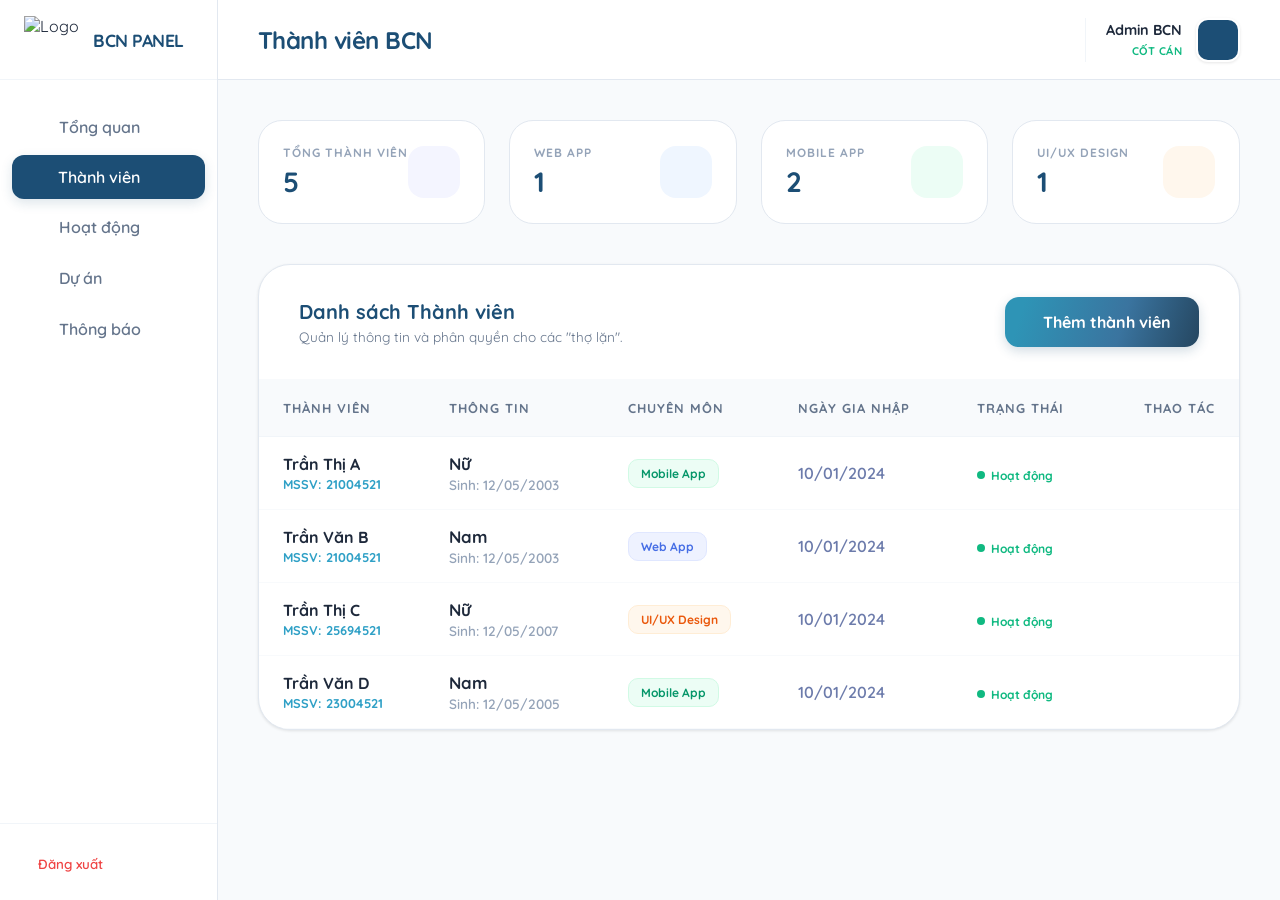
==== index.html @ e5ae3379 "Update and rename dashboard.html to index.html" ====
<!DOCTYPE html>
<html lang="vi">
<head>
    <meta charset="UTF-8">
    <meta name="viewport" content="width=device-width, initial-scale=1.0">
    <title>Quản lý Ban Công Nghệ</title>
    <link href="https://fonts.googleapis.com/css2?family=Quicksand:wght@400;500;600;700&display=swap" rel="stylesheet">
    <link rel="stylesheet" href="dashboard.css">
    <link rel="stylesheet" href="https://cdnjs.cloudflare.com/ajax/libs/font-awesome/7.0.1/css/all.css">
</head>
<body>
    <input type="checkbox" id="modal-toggle" style="display: none;">
    <div id="sidebar">
        <div class="sidebar-header">
            <div class="logo-box">
                <img src="image/logo.svg" alt="Logo">
            </div>
            <span class="sidebar-title">BCN PANEL</span>
        </div>

        <nav class="nav-list">
            <a href="#" class="nav-item">
                <i class="fa-solid fa-rectangle-list"></i>
                <span>Tổng quan</span>
            </a>
            <a href="#" class="nav-item active">
                <i class="fa-solid fa-users"></i>
                <span>Thành viên</span>
            </a>
            <a href="#" class="nav-item">
                <i class="fa-solid fa-calendar"></i>
                <span>Hoạt động</span>
            </a>
            <a href="#" class="nav-item">
                <i class="fa-solid fa-briefcase"></i>
                <span>Dự án</span>
            </a>
            <a href="#" class="nav-item">
                <i class="fa-solid fa-bell"></i>
                <span>Thông báo</span>
            </a>
        </nav>

        <div class="sidebar-footer">
            <button class="btn-logout">
                <i class="fa-solid fa-arrow-right-from-bracket"></i>
                <span>Đăng xuất</span>
            </button>
        </div>
    </div>

    <div class="main">
        <div class="header">
            <div class="header-left">
                <h1>Thành viên BCN</h1>
            </div>
            <div class="header-right">
                <div class="user-profile">
                    <div class="user-info">
                        <p>Admin BCN</p>
                        <span>Cốt cán</span>
                    </div>
                    <div class="avatar-box">
                        <i class="fa-solid fa-shield"></i>
                    </div>
                </div>
            </div>
        </div>

        <div class="content-body">
            <div class="stats-grid">
                <div class="stat-card">
                    <div class="stat-info">
                        <p>Tổng thành viên</p>
                        <h3 id="stat-total">5</h3>
                    </div>
                    <div class="stat-icon violet">
                        <i class="fa-solid fa-user-plus"></i>
                    </div>
                </div>
                <div class="stat-card">
                    <div class="stat-info">
                        <p>Web App</p>
                        <h3 id="stat-web">1</h3>
                    </div>
                    <div class="stat-icon blue">
                        <i class="fa-solid fa-laptop"></i>
                    </div>
                </div>
                <div class="stat-card">
                    <div class="stat-info">
                        <p>Mobile App</p>
                        <h3 id="stat-mobile">2</h3>
                    </div>
                    <div class="stat-icon green">
                        <i class="fa-solid fa-mobile"></i>
                    </div>
                </div>
                <div class="stat-card">
                    <div class="stat-info">
                        <p>UI/UX Design</p>
                        <h3 id="stat-design">1</h3>
                    </div>
                    <div class="stat-icon orange">
                        <i class="fa-solid fa-palette"></i>
                    </div>
                </div>
            </div>

            <div class="section-card">
                <div class="card-header">
                    <div>
                        <h2>Danh sách Thành viên</h2>
                        <p>Quản lý thông tin và phân quyền cho các "thợ lặn".</p>
                    </div>
                   

                    <label for="modal-toggle" class="btn-primary" style="cursor: pointer;">
                        <i class="fa-solid fa-plus"></i>
                        Thêm thành viên
                    </label>
                </div>

                <div class="overflow-x-auto">
                    <table>
                        <thead>
                            <tr>
                                <th>Thành viên</th>
                                <th>Thông tin</th>
                                <th>Chuyên môn</th>
                                <th>Ngày gia nhập</th>
                                <th>Trạng thái</th>
                                <th style="text-align: right;">Thao tác</th>
                            </tr>
                            
                        </thead>
                        <tbody id="member-table-body">
                            <tr>
                                <td>
                                    <div class="member-info">
                                        <div class="member-name">Trần Thị A</div>
                                        <div class="member-id">MSSV: 21004521</div>
                                    </div>
                                </td>
                                <td>
                                    <div class="member-meta">
                                        <div class="meta-gender">Nữ</div>
                                        <div class="meta-birth">Sinh: 12/05/2003</div>
                                    </div>
                                </td>
                                <td>
                                    <span class="role-badge role-mobile">Mobile App</span>
                                </td>
                                <td>
                                    <span class="date-text">10/01/2024</span>
                                </td>
                                <td>
                                    <div class="status-pill">
                                        <span class="status-dot"></span>
                                        <span>Hoạt động</span>
                                    </div>
                                </td>
                                <td style="text-align: right;">
                                    <div class="actions">
                                        <button class="btn-icon btn-edit"><i class="fa-regular fa-pen-to-square"></i></button>
                                        <button class="btn-icon btn-delete"><i class="fa-solid fa-trash"></i></button>
                                    </div>
                                </td>
                            </tr>

                            <tr>
                                <td>
                                    <div class="member-info">
                                        <div class="member-name">Trần Văn B</div>
                                        <div class="member-id">MSSV: 21004521</div>
                                    </div>
                                </td>
                                <td>
                                    <div class="member-meta">
                                        <div class="meta-gender">Nam</div>
                                        <div class="meta-birth">Sinh: 12/05/2003</div>
                                    </div>
                                </td>
                                <td>
                                    <span class="role-badge role-web">Web App</span>
                                </td>
                                <td>
                                    <span class="date-text">10/01/2024</span>
                                </td>
                                <td>
                                    <div class="status-pill">
                                        <span class="status-dot"></span>
                                        <span>Hoạt động</span>
                                    </div>
                                </td>
                                <td style="text-align: right;">
                                    <div class="actions">
                                        <button class="btn-icon btn-edit"><i class="fa-regular fa-pen-to-square"></i></button>
                                        <button class="btn-icon btn-delete"><i class="fa-solid fa-trash"></i></button>
                                    </div>
                                </td>
                            </tr>

                            <tr>
                                <td>
                                    <div class="member-info">
                                        <div class="member-name">Trần Thị C</div>
                                        <div class="member-id">MSSV: 25694521</div>
                                    </div>
                                </td>
                                <td>
                                    <div class="member-meta">
                                        <div class="meta-gender">Nữ</div>
                                        <div class="meta-birth">Sinh: 12/05/2007</div>
                                    </div>
                                </td>
                                <td>
                                    <span class="role-badge role-design">UI/UX Design</span>
                                </td>
                                <td>
                                    <span class="date-text">10/01/2024</span>
                                </td>
                                <td>
                                    <div class="status-pill">
                                        <span class="status-dot"></span>
                                        <span>Hoạt động</span>
                                    </div>
                                </td>
                                <td style="text-align: right;">
                                    <div class="actions">
                                        <button class="btn-icon btn-edit"><i class="fa-regular fa-pen-to-square"></i></button>
                                        <button class="btn-icon btn-delete"><i class="fa-solid fa-trash"></i></button>
                                    </div>
                                </td>
                            </tr>

                            <tr>
                                <td>
                                    <div class="member-info">
                                        <div class="member-name">Trần Văn D</div>
                                        <div class="member-id">MSSV: 23004521</div>
                                    </div>
                                </td>
                                <td>
                                    <div class="member-meta">
                                        <div class="meta-gender">Nam</div>
                                        <div class="meta-birth">Sinh: 12/05/2005</div>
                                    </div>
                                </td>
                                <td>
                                    <span class="role-badge role-mobile">Mobile App</span>
                                </td>
                                <td>
                                    <span class="date-text">10/01/2024</span>
                                </td>
                                <td>
                                    <div class="status-pill">
                                        <span class="status-dot"></span>
                                        <span>Hoạt động</span>
                                    </div>
                                </td>
                                <td style="text-align: right;">
                                    <div class="actions">
                                        <button class="btn-icon btn-edit"><i class="fa-regular fa-pen-to-square"></i></button>
                                        <button class="btn-icon btn-delete"><i class="fa-solid fa-trash"></i></button>
                                    </div>
                                </td>
                            </tr>
                        </tbody>
                    </table>
                </div>
            </div>
        </div>
    </div>

    <div class="modal-overlay" id="modal">
        <div class="modal-content">
            <div class="modal-header">
                <h3 id="modal-title">Hồ sơ thành viên</h3>
                <button class="btn-icon">
                    <i data-lucide="x"></i>
                </button>
            </div>
            
            <form id="member-form">
                <input type="hidden" id="edit-id">
                <div class="form-grid">
                    <div class="form-group">
                        <label class="form-label">Họ và tên</label>
                        <input type="text" id="name" class="form-input" required placeholder="VD: Nguyễn Văn A">
                    </div>
                    <div class="form-group">
                        <label class="form-label">Giới tính</label>
                        <select id="gender" class="form-select">
                            <option value="Nam">Nam</option>
                            <option value="Nữ">Nữ</option>
                        </select>
                    </div>
                </div>

                <div class="form-grid">
                    <div class="form-group">
                        <label class="form-label">Mã số sinh viên (MSSV)</label>
                        <input type="text" id="studentId" class="form-input" required placeholder="VD: 22687121">
                    </div>
                    <div class="form-group">
                        <label class="form-label">Ngày sinh</label>
                        <input type="date" id="birthDate" class="form-input" required>
                    </div>
                </div>
                
                <div class="form-grid">
                    <div class="form-group">
                        <label class="form-label">Chuyên môn</label>
                        <select id="role" class="form-select">
                            <option value="Web App">Web App</option>
                            <option value="Mobile App">Mobile App</option>
                            <option value="UI/UX Design">UI/UX Design</option>
                        </select>
                    </div>
                    <div class="form-group">
                        <label class="form-label">Ngày gia nhập</label>
                        <input type="date" id="joinDate" class="form-input" required>
                    </div>
                </div>

                <div class="modal-footer">
                    <label for="modal-toggle" class="btn-cancel" style="display: flex; justify-content: center; align-items: center; cursor: pointer;">
                        Hủy
                    </label>
                    <button type="submit" class="btn-save-modal">Lưu thông tin</button>
                </div>
            </form>
        </div>
    </div>

</body>
</html>
---- dashboard.css ----
:root {
    --primary-dark: #1C4E75;
    --primary-blue: #2FA0C6;
    --bg-body: #F8FAFC;
    --white: #FFFFFF;
    --slate-50: #F8FAFC;
    --slate-100: #F1F5F9;
    --slate-200: #E2E8F0;
    --slate-400: #94A3B8;
    --slate-500: #64748B;
    --slate-800: #1E293B;
    --shadow-sm: 0 1px 3px 0 rgb(0 0 0 / 0.1);
    --transition: all 0.3s cubic-bezier(0.4, 0, 0.2, 1);
    --gradient-primary: linear-gradient(107.34deg, #2e94b6 10%, #3a749f 60%, #254660 100%);
    --primary-dark-2: linear-gradient(107.34deg, #1C4E75, #1C4E75);
}   

* {
    margin: 0;
    padding: 0;
    box-sizing: border-box;
    font-family: 'Quicksand', sans-serif;
}   

body {
    background-color: var(--bg-body);
    color: var(--slate-800);
    display: flex;
    min-height: 100vh;
    overflow-x: hidden;
}

#sidebar {
    width: 17%;
    min-width: 210px;
    background: var(--white);
    border-right: 1px solid var(--slate-200);
    display: flex;
    flex-direction: column;
    height: 100vh;
    position: sticky;
    top: 0;
    transition: var(--transition);
    z-index: 50;
}

#sidebar.collapsed { width: 80px; }   

.sidebar-header {
    height: 80px;
    display: flex;
    align-items: center;
    padding: 0 24px;
    border-bottom: 1px solid var(--slate-100);
    overflow: hidden;
}   

.logo-box {
    display: flex;
    align-items: center;
    justify-content: center;
    margin-right: 14px;
    flex-shrink: 0;
}   

.logo-box img {
    height: 48px;
    width: auto;
}

.collapsed .logo-box { margin-right: 0; }   

.sidebar-title {
    font-weight: 700;
    font-size: 1.1rem;
    color: var(--primary-dark);
    letter-spacing: -0.5px;
}   

.nav-list {
    flex: 1;
    padding: 24px 12px;
    list-style: none;
    display: flex;
    flex-direction: column;
    justify-content: start;
    gap: 5px;
}   

.nav-item {
    display: flex;
    align-items: center;
    gap: 10px;
    padding: 12px 16px;
    border-radius: 12px;
    color: var(--slate-500);
    text-decoration: none;
    font-weight: 600;
    transition: var(--transition);
    cursor: pointer;
    border: 1px solid transparent;
}   

.nav-item i { 
    flex-shrink: 0; 
    width: 20px; 
    font-size: 21px;
}

.collapsed .nav-item i { 
    margin-right: 0; 
}   

.nav-item:hover {
    background: var(--slate-50);
    color: var(--primary-blue);
}   

.nav-item.active {
    border: none;
    background: var(--primary-dark);
    color: white;
    box-shadow: 0 4px 12px rgba(28, 78, 117, 0.15);
}   

.sidebar-footer {
    padding: 16px;
    border-top: 1px solid var(--slate-100);
}   

.btn-logout {
    width: 100%;
    padding: 12px;
    display: flex;
    align-items: center;
    gap: 10px;
    border: none;
    background: none;
    border-radius: 12px;
    cursor: pointer;
    font-weight: 600;
    transition: var(--transition);
}   

.btn-toggle { 
    color: var(--slate-400); 
}

.btn-toggle:hover { 
    color: var(--primary-blue); 
    background: var(--slate-50); 
}

.btn-logout { 
    color: #EF4444; margin-top: 4px; 
}

.btn-logout:hover { 
    background: #FEF2F2; 
}

.main {
    flex: 1;
    display: flex;
    flex-direction: column;
    min-width: 0;
}   

.header {
    height: 80px;
    background: var(--white);
    border-bottom: 1px solid var(--slate-200);
    display: flex;
    align-items: center;
    justify-content: space-between;
    padding: 0 40px;
    position: sticky;
    top: 0;
    z-index: 40;
}   

.header-left h1 {
    font-size: 1.5rem;
    font-weight: 700;
    color: var(--primary-dark);
    letter-spacing: -0.5px;
}   

.header-right {
    display: flex;
    align-items: center;
    gap: 20px;
}   

.user-profile {
    display: flex;
    align-items: center;
    gap: 14px;
    padding-left: 20px;
    border-left: 1px solid var(--slate-100);
}   

.user-info { text-align: right; }

.user-info p { 
    font-weight: 700; 
    font-size: 0.9rem; 
    color: var(--slate-800); 
}

.user-info span { 
    font-size: 0.7rem; 
    color: #10B981; 
    font-weight: 700; 
    text-transform: uppercase; 
    letter-spacing: 0.5px; 
}   

.avatar-box {
    width: 44px;
    height: 44px;
    background: var(--primary-dark);
    border-radius: 12px;
    display: flex;
    align-items: center;
    justify-content: center;
    color: white;
    border: 2px solid white;
    box-shadow: var(--shadow-sm);
}   

i.avatar-box {
    font-size: 21px;
    color: #ffffff;
}

.content-body {
    padding: 40px;
    max-width: 1600px;
    width: 100%;
    margin: 0 auto;
} 

.stats-grid {
    display: grid;
    grid-template-columns: repeat(4, 1fr);
    gap: 24px;
    margin-bottom: 40px;
}   

.stat-card {
    background: var(--white);
    padding: 24px;
    border-radius: 24px;
    border: 1px solid var(--slate-200);
    display: flex;
    align-items: center;
    justify-content: space-between;
    transition: var(--transition);
}   

.stat-card:hover { 
    border-color: var(--primary-blue); 
    transform: translateY(-4px); 
    box-shadow: 0 10px 20px rgba(0,0,0,0.05); 
}   

.stat-icon {
    width: 52px;
    height: 52px;
    border-radius: 16px;
    display: flex;
    align-items: center;
    justify-content: center;
}   

.violet {
    font-size: 21px;
    background: #f4f5ff; 
    color: #366487;
}

.blue {
    font-size: 21px;
    background: #EFF6FF; 
    color: #29afe4;
}

.green {
    font-size: 21px;
    background: #ECFDF5; 
    color: #10B981;
}

.orange {
    font-size: 21px;
    background: #FFF7ED; 
    color: #F59E0B;
}

.stat-info p { 
    font-size: 0.75rem; 
    font-weight: 700; 
    color: var(--slate-400); 
    text-transform: uppercase; 
    letter-spacing: 1px; 
    margin-bottom: 4px; 
}

.stat-info h3 { 
    font-size: 1.75rem; 
    font-weight: 700; 
    color: var(--primary-dark); 
}  

.section-card {
    background: var(--white);
    border-radius: 32px;
    border: 1px solid var(--slate-200);
    overflow: hidden;
    box-shadow: var(--shadow-sm);
}   

.card-header {
    padding: 32px 40px;
    display: flex;
    justify-content: space-between;
    align-items: center;
    border-bottom: 1px solid var(--slate-50);
}   

.card-header h2 { 
    font-size: 1.25rem; 
    font-weight: 700; 
    color: var(--primary-dark); 
}

.card-header p { 
    font-size: 0.85rem; 
    color: var(--slate-500); 
    margin-top: 4px; 
}   

.btn-primary {
    height: 50px;
    background: var(--gradient-primary);
    color: white;
    border: none;
    padding: 12px 28px;
    border-radius: 14px;
    font-weight: 700;
    display: flex;
    align-items: center;
    gap: 10px;
    cursor: pointer;
    transition: var(--transition);
    box-shadow: 0 4px 12px rgba(28, 78, 117, 0.2);
}   

.btn-primary:hover { 
    background-position: right center;
    transform: scale(1.02);
    box-shadow: 0 8px 20px rgba(28, 78, 117, 0.35);
    background: var(--primary-dark-2);
}   

table {
    width: 100%;
    border-collapse: collapse;
}   

thead { 
    background: #F8FAFC; 
    border-bottom: 1px solid var(--slate-100); 
}

th { 
    padding: 20px 24px; 
    text-align: left; 
    font-size: 13px; 
    font-weight: 700; 
    color: var(--slate-500); 
    text-transform: uppercase; 
    letter-spacing: 1px; 
}

td { 
    padding: 16px 24px; 
    vertical-align: middle; 
    border-bottom: 1px solid var(--slate-50); 
}   

.member-name, .meta-gender {
    font-size: 1.05rem;
    font-weight: 700;
    color: var(--slate-800);
}

.member-id, .meta-birth {
    font-size: 0.85rem;
    font-weight: 600;
    color: var(--primary-blue);
    margin-top: 2px;
}

.meta-birth {
    color: var(--slate-400); 
}

.role-badge {
    display: inline-flex;
    align-items: center;
    padding: 6px 12px;
    border-radius: 10px;
    font-size: 0.75rem;
    font-weight: 700;
    background: var(--slate-50);
    color: var(--slate-500);
    border: 1px solid var(--slate-200);
}   

.role-web { 
    background: #EEF2FF; 
    color: #466ee5; 
    border-color: #E0E7FF; 
}

.role-mobile { 
    background: #ECFDF5; 
    color: #059669; 
    border-color: #D1FAE5; 
}

.role-design { 
    background: #FFF7ED; 
    color: #EA580C; 
    border-color: #FFEDD5; 
}

.date-text {
    color: #6c7bab;
    font-weight: 600;
}

.status-pill {
    display: flex;
    align-items: center;
    gap: 8px;
    color: #10B981;
    font-weight: 700;
    font-size: 0.9rem;
}

.status-dot {
    width: 8px;
    height: 8px;
    background-color: #10B981;
    border-radius: 50%;
}

.actions {
    display: flex;
    justify-content: flex-end;
    gap: 12px;
}

.btn-icon {
    border: none;
    background: none;
    font-size: 1.1rem;
    color: var(--slate-400);
    cursor: pointer;
    transition: var(--transition);
}

.btn-edit:hover { color: var(--primary-dark); }
.btn-delete:hover { color: #EF4444; }

.member-avatar {
    width: 48px;
    height: 48px;
    border-radius: 14px;
    display: flex;
    align-items: center;
    justify-content: center;
    font-weight: 700;
    color: white;
    font-size: 1rem;
    flex-shrink: 0;
    box-shadow: var(--shadow-sm);
    text-transform: uppercase;
}    

.member-name { 
    font-weight: 700; 
    color: var(--slate-800); 
    font-size: 1rem; 
}

.member-id { 
    font-size: 0.8rem; 
    color: var(--primary-blue); 
    font-weight: 700; 
}   

.info-sub { 
    font-size: 0.8rem; 
    color: var(--slate-400); 
    font-weight: 600; 
    margin-top: 2px; 
}   

.status-pill {
    display: inline-flex;
    align-items: center;
    gap: 6px;
    font-size: 0.75rem;
    font-weight: 700;
    color: #10B981;
}

.status-dot { 
    width: 8px; 
    height: 8px; 
    border-radius: 50%; 
    background: #10B981; 
}   
.actions { 
    display: flex; 
    justify-content: 
    flex-end; gap: 8px; 
}

.btn-icon {
    padding: 8px;
    border-radius: 10px;
    border: 1px solid transparent;
    background: none;
    color: var(--slate-400);
    cursor: pointer;
    transition: var(--transition);
}

.btn-edit:hover { 
    color: var(--primary-blue); 
    background: #EFF6FF; 
    border-color: #DBEAFE; 
}

.btn-delete:hover { 
    color: #EF4444; 
    background: #FEF2F2; 
    border-color: #FEE2E2; 
} 

.modal-overlay {
    position: fixed;
    inset: 0;
    background: rgba(6, 24, 38, 0.85);
    overflow-y: auto;
    backdrop-filter: blur(8px);
    display: none;
    align-items: center;
    justify-content: center;
    z-index: 100;
    padding: 20px;
    opacity: 0;
    pointer-events: none;
    transition: all 0.3s ease;
}   

.btn-cancel {
    flex: 1;
    padding: 14px;
    border-radius: 16px;
    font-weight: 700;
    cursor: pointer;
    transition: var(--transition);
    font-size: 1rem;
    text-align: center;
    border: 1px solid var(--slate-200);
    color: var(--slate-500);
    background: none;
}

.btn-cancel:hover {
    background: var(--slate-50);
    color: var(--slate-800);
}

#modal-toggle:checked ~ .main .modal-overlay, 
#modal-toggle:checked ~ .modal-overlay { 
    display: flex;
    opacity: 1;
    pointer-events: auto;
}

body:has(#modal-toggle:checked) {
    overflow: hidden;
}

.modal-content {
    background: var(--white);
    width: 100%;
    max-width: 550px;
    border-radius: 32px;
    box-shadow: 0 25px 50px -12px rgba(0,0,0,0.25);
    padding: 40px;
    animation: modalIn 0.4s cubic-bezier(0.16, 1, 0.3, 1);
    max-height: 90vh;
    overflow-y: auto;
}  

@keyframes modalIn {
    from { opacity: 0; transform: scale(0.9) translateY(20px); }
    to { opacity: 1; transform: scale(1) translateY(0); }
} 

.modal-header {
    display: flex;
    justify-content: space-between;
    align-items: center;
    margin-bottom: 32px;
}   

.modal-header h3 { 
    font-size: 1.5rem; 
    font-weight: 700; 
    color: var(--primary-dark); 
}   

.form-grid { 
    display: grid; 
    grid-template-columns: 1fr 1fr; 
    gap: 20px; 
    margin-bottom: 24px; 
}

.form-group { 
    margin-bottom: 20px; 
}

.form-label { 
    display: block; 
    font-size: 0.75rem; 
    font-weight: 700; 
    color: var(--slate-400); 
    text-transform: uppercase; 
    margin-bottom: 8px; 
    margin-left: 4px; 
    letter-spacing: 0.5px; 
}

.form-input, .form-select {
    width: 100%;
    padding: 14px 18px;
    background: var(--slate-50);
    border: 1px solid var(--slate-200);
    border-radius: 16px;
    outline: none;
    font-size: 0.95rem;
    font-weight: 600;
    transition: var(--transition);
}   

.form-input:focus, .form-select:focus { 
    border-color: var(--primary-blue); 
    background: white; 
    box-shadow: 0 0 0 4px rgba(47, 160, 198, 0.1); 
}

.modal-footer {
    display: flex;
    gap: 16px;
    margin-top: 20px;
}   

.btn-cancel, .btn-save-modal {
    flex: 1;
    padding: 14px;
    border-radius: 16px;
    font-weight: 700;
    cursor: pointer;
    transition: var(--transition);
    font-size: 1rem;
}   

.btn-cancel { 
    background: none; 
    border: 1px solid var(--slate-200); 
    color: var(--slate-500); 
}

.btn-cancel:hover { 
    background: var(--slate-500); 
    color: var(--slate-50); 
}

.btn-save-modal { 
    background: var(--gradient-primary); 
    border: none; color: white; 
    box-shadow: 0 4px 12px rgba(28, 78, 117, 0.2); 
}

.btn-save-modal:hover { 
    background: var(--primary-dark-2); 
    transform: translateY(-2px); 
    box-shadow: 0 6px 16px rgba(47, 160, 198, 0.3); 
}  

::-webkit-scrollbar { 
    width: 6px; 
}

::-webkit-scrollbar-track { 
    background: transparent; 
}

::-webkit-scrollbar-thumb { 
    background: var(--slate-200); 
    border-radius: 10px; 
}

::-webkit-scrollbar-thumb:hover { 
    background: var(--slate-400); 
} 

@media only screen and (max-width: 1200px) {
    .stats-grid { grid-template-columns: repeat(2, 1fr); }
    .search-bar input { width: 200px; }
    .search-bar input:focus { width: 220px; }
}   

@media only screen and (max-width: 1130px) {
    th {
        padding: 10px 18px;
        font-size: 12px;
    }
    td {padding: 8px 18px;}
}

@media only screen and (max-width: 768px) {
    header { padding: 0 20px; }
    .header-right .search-bar, .user-info {
        display: none; 
    }
    .content-body { 
        padding: 20px; 
    }
    .stats-grid { 
        grid-template-columns: 1fr; 
    }
    .card-header { 
        padding: 24px; 
        flex-direction: column; 
        align-items: flex-start; 
        gap: 16px; 
    }
    .btn-primary { 
        width: 100%; 
        justify-content: center; 
    }
    .form-grid { 
        grid-template-columns: 1fr; 
    }
}
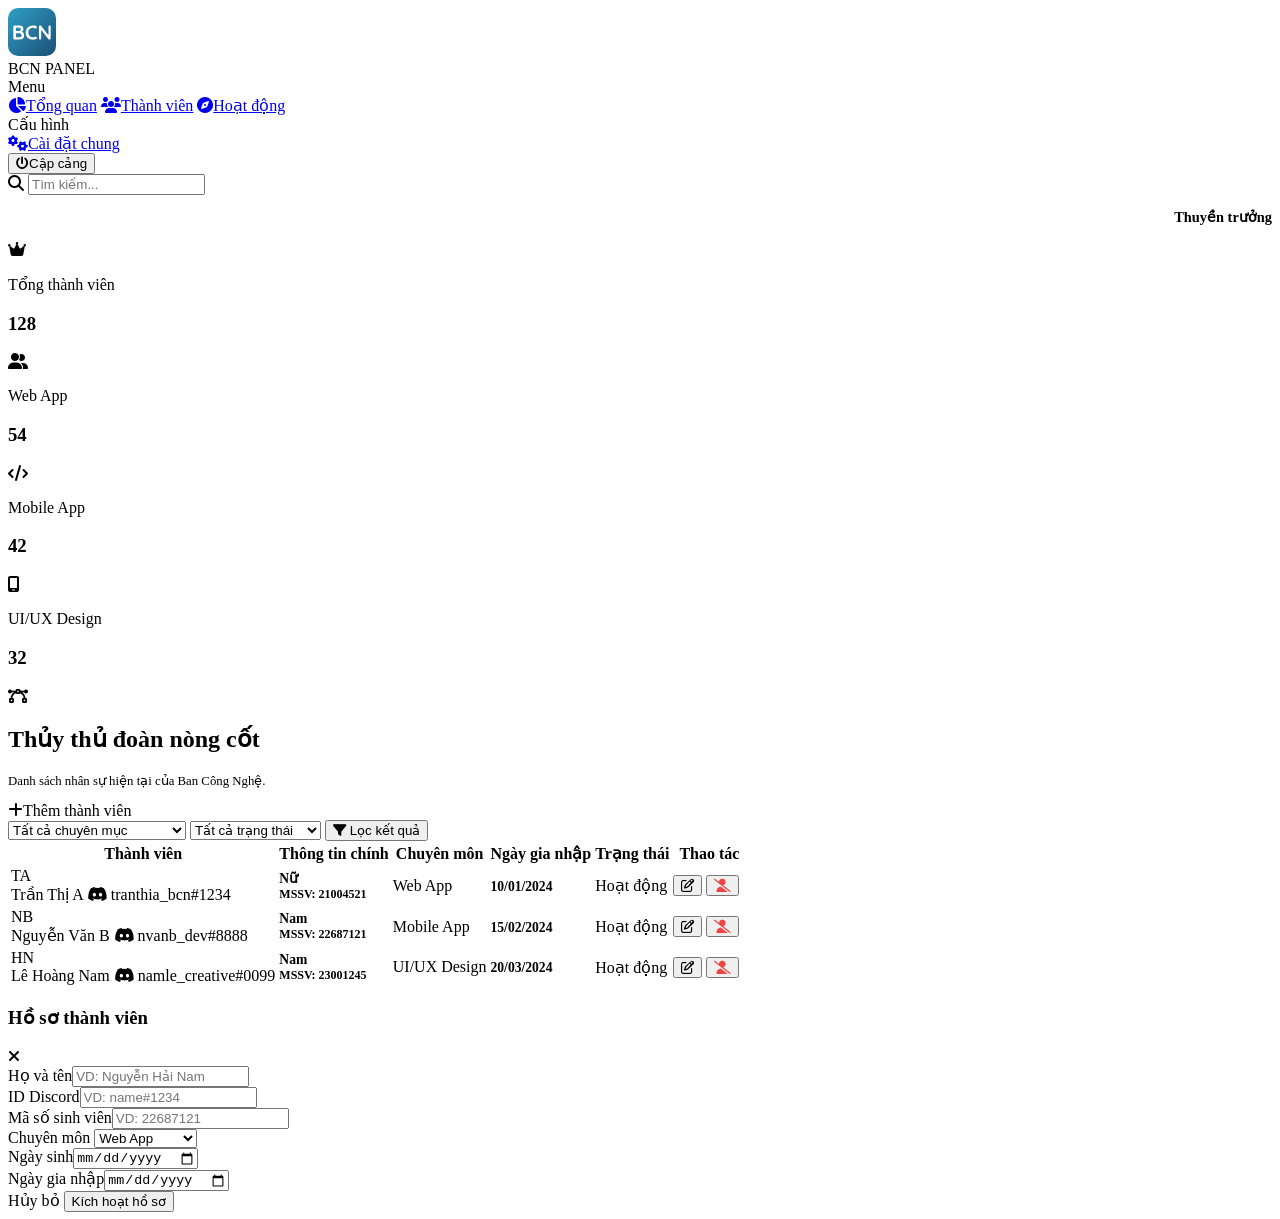
==== commit 2fbba2fb: "Update index.html" ====
--- a/index.html
+++ b/index.html
@@ -3,266 +3,180 @@
 <head>
     <meta charset="UTF-8">
     <meta name="viewport" content="width=device-width, initial-scale=1.0">
-    <title>Quản lý Ban Công Nghệ</title>
+    <title>Admin Dashboard - Ban Công Nghệ</title>
     <link href="https://fonts.googleapis.com/css2?family=Quicksand:wght@400;500;600;700&display=swap" rel="stylesheet">
-    <link rel="stylesheet" href="dashboard.css">
-    <link rel="stylesheet" href="https://cdnjs.cloudflare.com/ajax/libs/font-awesome/7.0.1/css/all.css">
+    <link rel="stylesheet" href="https://cdnjs.cloudflare.com/ajax/libs/font-awesome/6.5.1/css/all.min.css">
+    <link rel="stylesheet" href="dashboard_mem.css">
 </head>
 <body>
     <input type="checkbox" id="modal-toggle" style="display: none;">
-    <div id="sidebar">
+
+    <aside id="sidebar">
         <div class="sidebar-header">
-            <div class="logo-box">
-                <img src="image/logo.svg" alt="Logo">
-            </div>
+            <div class="logo-box"><img src="image/logo.svg" alt="Logo"></div>
             <span class="sidebar-title">BCN PANEL</span>
         </div>
-
         <nav class="nav-list">
-            <a href="#" class="nav-item">
-                <i class="fa-solid fa-rectangle-list"></i>
-                <span>Tổng quan</span>
-            </a>
-            <a href="#" class="nav-item active">
-                <i class="fa-solid fa-users"></i>
-                <span>Thành viên</span>
-            </a>
-            <a href="#" class="nav-item">
-                <i class="fa-solid fa-calendar"></i>
-                <span>Hoạt động</span>
-            </a>
-            <a href="#" class="nav-item">
-                <i class="fa-solid fa-briefcase"></i>
-                <span>Dự án</span>
-            </a>
-            <a href="#" class="nav-item">
-                <i class="fa-solid fa-bell"></i>
-                <span>Thông báo</span>
-            </a>
+            <div class="nav-label">Menu</div>
+            <a href="#" class="nav-item"><i class="fa-solid fa-chart-pie"></i><span>Tổng quan</span></a>
+            <a href="index.html" class="nav-item active"><i class="fa-solid fa-users"></i><span>Thành viên</span></a>
+            <a href="dashboard_act.html" class="nav-item"><i class="fa-solid fa-compass"></i><span>Hoạt động</span></a>
+            
+            <div class="nav-label">Cấu hình</div>
+            <a href="#" class="nav-item"><i class="fa-solid fa-gears"></i><span>Cài đặt chung</span></a>
         </nav>
-
-        <div class="sidebar-footer">
-            <button class="btn-logout">
-                <i class="fa-solid fa-arrow-right-from-bracket"></i>
-                <span>Đăng xuất</span>
-            </button>
-        </div>
-    </div>
+        <button class="btn-logout"><i class="fa-solid fa-power-off"></i><span>Cập cảng</span></button>
+    </aside>
 
     <div class="main">
-        <div class="header">
-            <div class="header-left">
-                <h1>Thành viên BCN</h1>
+        <header class="header">
+            <div class="search-container">
+                <i class="fa-solid fa-magnifying-glass search-icon"></i>
+                <input type="text" class="search-input" placeholder="Tìm kiếm...">
             </div>
             <div class="header-right">
                 <div class="user-profile">
-                    <div class="user-info">
-                        <p>Admin BCN</p>
-                        <span>Cốt cán</span>
-                    </div>
-                    <div class="avatar-box">
-                        <i class="fa-solid fa-shield"></i>
-                    </div>
-                </div>
-            </div>
-        </div>
+                    <div class="user-info" style="text-align: right;"><p style="font-weight: 800; font-size: 0.9rem; color: var(--primary-dark);">Thuyền trưởng</p></div>
+                    <div class="avatar-box"><i class="fa-solid fa-crown"></i></div>
+                </div>
+            </div>
+        </header>
 
         <div class="content-body">
             <div class="stats-grid">
                 <div class="stat-card">
-                    <div class="stat-info">
-                        <p>Tổng thành viên</p>
-                        <h3 id="stat-total">5</h3>
-                    </div>
-                    <div class="stat-icon violet">
-                        <i class="fa-solid fa-user-plus"></i>
-                    </div>
-                </div>
-                <div class="stat-card">
-                    <div class="stat-info">
-                        <p>Web App</p>
-                        <h3 id="stat-web">1</h3>
-                    </div>
-                    <div class="stat-icon blue">
-                        <i class="fa-solid fa-laptop"></i>
-                    </div>
-                </div>
-                <div class="stat-card">
-                    <div class="stat-info">
-                        <p>Mobile App</p>
-                        <h3 id="stat-mobile">2</h3>
-                    </div>
-                    <div class="stat-icon green">
-                        <i class="fa-solid fa-mobile"></i>
-                    </div>
-                </div>
-                <div class="stat-card">
-                    <div class="stat-info">
-                        <p>UI/UX Design</p>
-                        <h3 id="stat-design">1</h3>
-                    </div>
-                    <div class="stat-icon orange">
-                        <i class="fa-solid fa-palette"></i>
-                    </div>
+                    <div class="stat-info"><p>Tổng thành viên</p><h3>128</h3></div>
+                    <div class="stat-icon violet"><i class="fa-solid fa-user-group"></i></div>
+                </div>
+                <div class="stat-card">
+                    <div class="stat-info"><p>Web App</p><h3>54</h3></div>
+                    <div class="stat-icon blue"><i class="fa-solid fa-code"></i></div>
+                </div>
+                <div class="stat-card">
+                    <div class="stat-info"><p>Mobile App</p><h3>42</h3></div>
+                    <div class="stat-icon green"><i class="fa-solid fa-mobile-screen"></i></div>
+                </div>
+                <div class="stat-card">
+                    <div class="stat-info"><p>UI/UX Design</p><h3>32</h3></div>
+                    <div class="stat-icon orange"><i class="fa-solid fa-bezier-curve"></i></div>
                 </div>
             </div>
 
             <div class="section-card">
                 <div class="card-header">
                     <div>
-                        <h2>Danh sách Thành viên</h2>
-                        <p>Quản lý thông tin và phân quyền cho các "thợ lặn".</p>
+                        <h2>Thủy thủ đoàn nòng cốt</h2>
+                        <p style="font-size: 0.8rem; color: var(--slate-500); margin-top: 4px;">Danh sách nhân sự hiện tại của Ban Công Nghệ.</p>
                     </div>
-                   
-
-                    <label for="modal-toggle" class="btn-primary" style="cursor: pointer;">
-                        <i class="fa-solid fa-plus"></i>
-                        Thêm thành viên
+                    <label for="modal-toggle" class="btn-primary">
+                        <i class="fa-solid fa-plus"></i><span>Thêm thành viên</span>
                     </label>
                 </div>
 
-                <div class="overflow-x-auto">
+                <div class="filter-bar">
+                    <select class="filter-select">
+                        <option>Tất cả chuyên mục</option>
+                        <option>Khám phá (Thiện nguyện)</option>
+                        <option>Sáng tạo (Nocode)</option>
+                        <option>Học thuật (Workshop)</option>
+                        <option>Teambuilding</option>
+                    </select>
+                    <select class="filter-select">
+                        <option>Tất cả trạng thái</option>
+                        <option>Đang mở đăng ký</option>
+                        <option>Dự kiến khởi hành</option>
+                        <option>Đã hoàn thành</option>
+                    </select>
+                    <button class="btn-filter-apply">
+                        <i class="fa-solid fa-filter"></i> Lọc kết quả
+                    </button>
+                </div>
+
+                <div class="table-scroll-container">
                     <table>
                         <thead>
                             <tr>
                                 <th>Thành viên</th>
-                                <th>Thông tin</th>
+                                <th>Thông tin chính</th>
                                 <th>Chuyên môn</th>
                                 <th>Ngày gia nhập</th>
                                 <th>Trạng thái</th>
                                 <th style="text-align: right;">Thao tác</th>
                             </tr>
+                        </thead>
+                        <tbody>
                             
-                        </thead>
-                        <tbody id="member-table-body">
-                            <tr>
-                                <td>
-                                    <div class="member-info">
-                                        <div class="member-name">Trần Thị A</div>
-                                        <div class="member-id">MSSV: 21004521</div>
-                                    </div>
-                                </td>
-                                <td>
-                                    <div class="member-meta">
-                                        <div class="meta-gender">Nữ</div>
-                                        <div class="meta-birth">Sinh: 12/05/2003</div>
-                                    </div>
-                                </td>
-                                <td>
-                                    <span class="role-badge role-mobile">Mobile App</span>
-                                </td>
-                                <td>
-                                    <span class="date-text">10/01/2024</span>
-                                </td>
-                                <td>
-                                    <div class="status-pill">
-                                        <span class="status-dot"></span>
-                                        <span>Hoạt động</span>
-                                    </div>
-                                </td>
+                            <tr>
+                                <td>
+                                    <div class="member-profile-cell">
+                                        <div class="member-avatar">TA</div>
+                                        <div class="member-info-text">
+                                            <span class="member-name">Trần Thị A</span>
+                                            <span class="member-discord"><i class="fa-brands fa-discord"></i> tranthia_bcn#1234</span>
+                                        </div>
+                                    </div>
+                                </td>
+                                <td>
+                                    <div style="font-weight:700; font-size: 0.85rem; color: var(--slate-800);">Nữ</div>
+                                    <div style="font-size:0.75rem; color:var(--slate-400); font-weight: 600;">MSSV: 21004521</div>
+                                </td>
+                                <td><span class="role-badge role-web">Web App</span></td>
+                                <td><span style="font-weight:700; color:var(--primary-dark); font-size: 0.85rem;">10/01/2024</span></td>
+                                <td><div class="status-pill"><span class="status-dot"></span><span>Hoạt động</span></div></td>
                                 <td style="text-align: right;">
                                     <div class="actions">
-                                        <button class="btn-icon btn-edit"><i class="fa-regular fa-pen-to-square"></i></button>
-                                        <button class="btn-icon btn-delete"><i class="fa-solid fa-trash"></i></button>
-                                    </div>
-                                </td>
-                            </tr>
-
-                            <tr>
-                                <td>
-                                    <div class="member-info">
-                                        <div class="member-name">Trần Văn B</div>
-                                        <div class="member-id">MSSV: 21004521</div>
-                                    </div>
-                                </td>
-                                <td>
-                                    <div class="member-meta">
-                                        <div class="meta-gender">Nam</div>
-                                        <div class="meta-birth">Sinh: 12/05/2003</div>
-                                    </div>
-                                </td>
-                                <td>
-                                    <span class="role-badge role-web">Web App</span>
-                                </td>
-                                <td>
-                                    <span class="date-text">10/01/2024</span>
-                                </td>
-                                <td>
-                                    <div class="status-pill">
-                                        <span class="status-dot"></span>
-                                        <span>Hoạt động</span>
-                                    </div>
-                                </td>
+                                        <button class="btn-icon" title="Sửa thông tin"><i class="fa-regular fa-pen-to-square"></i></button>
+                                        <button class="btn-icon" style="color: #EF4444;" title="Vô hiệu hóa"><i class="fa-solid fa-user-slash"></i></button>
+                                    </div>
+                                </td>
+                            </tr>
+                            
+                            <tr>
+                                <td>
+                                    <div class="member-profile-cell">
+                                        <div class="member-avatar">NB</div>
+                                        <div class="member-info-text">
+                                            <span class="member-name">Nguyễn Văn B</span>
+                                            <span class="member-discord"><i class="fa-brands fa-discord"></i> nvanb_dev#8888</span>
+                                        </div>
+                                    </div>
+                                </td>
+                                <td>
+                                    <div style="font-weight:700; font-size: 0.85rem; color: var(--slate-800);">Nam</div>
+                                    <div style="font-size:0.75rem; color:var(--slate-400); font-weight: 600;">MSSV: 22687121</div>
+                                </td>
+                                <td><span class="role-badge role-mobile">Mobile App</span></td>
+                                <td><span style="font-weight:700; color:var(--primary-dark); font-size: 0.85rem;">15/02/2024</span></td>
+                                <td><div class="status-pill"><span class="status-dot"></span><span>Hoạt động</span></div></td>
                                 <td style="text-align: right;">
                                     <div class="actions">
-                                        <button class="btn-icon btn-edit"><i class="fa-regular fa-pen-to-square"></i></button>
-                                        <button class="btn-icon btn-delete"><i class="fa-solid fa-trash"></i></button>
-                                    </div>
-                                </td>
-                            </tr>
-
-                            <tr>
-                                <td>
-                                    <div class="member-info">
-                                        <div class="member-name">Trần Thị C</div>
-                                        <div class="member-id">MSSV: 25694521</div>
-                                    </div>
-                                </td>
-                                <td>
-                                    <div class="member-meta">
-                                        <div class="meta-gender">Nữ</div>
-                                        <div class="meta-birth">Sinh: 12/05/2007</div>
-                                    </div>
-                                </td>
-                                <td>
-                                    <span class="role-badge role-design">UI/UX Design</span>
-                                </td>
-                                <td>
-                                    <span class="date-text">10/01/2024</span>
-                                </td>
-                                <td>
-                                    <div class="status-pill">
-                                        <span class="status-dot"></span>
-                                        <span>Hoạt động</span>
-                                    </div>
-                                </td>
+                                        <button class="btn-icon" title="Sửa thông tin"><i class="fa-regular fa-pen-to-square"></i></button>
+                                        <button class="btn-icon" style="color: #EF4444;" title="Vô hiệu hóa"><i class="fa-solid fa-user-slash"></i></button>
+                                    </div>
+                                </td>
+                            </tr>
+
+                            <tr>
+                                <td>
+                                    <div class="member-profile-cell">
+                                        <div class="member-avatar">HN</div>
+                                        <div class="member-info-text">
+                                            <span class="member-name">Lê Hoàng Nam</span>
+                                            <span class="member-discord"><i class="fa-brands fa-discord"></i> namle_creative#0099</span>
+                                        </div>
+                                    </div>
+                                </td>
+                                <td>
+                                    <div style="font-weight:700; font-size: 0.85rem; color: var(--slate-800);">Nam</div>
+                                    <div style="font-size:0.75rem; color:var(--slate-400); font-weight: 600;">MSSV: 23001245</div>
+                                </td>
+                                <td><span class="role-badge role-design">UI/UX Design</span></td>
+                                <td><span style="font-weight:700; color:var(--primary-dark); font-size: 0.85rem;">20/03/2024</span></td>
+                                <td><div class="status-pill"><span class="status-dot"></span><span>Hoạt động</span></div></td>
                                 <td style="text-align: right;">
                                     <div class="actions">
-                                        <button class="btn-icon btn-edit"><i class="fa-regular fa-pen-to-square"></i></button>
-                                        <button class="btn-icon btn-delete"><i class="fa-solid fa-trash"></i></button>
-                                    </div>
-                                </td>
-                            </tr>
-
-                            <tr>
-                                <td>
-                                    <div class="member-info">
-                                        <div class="member-name">Trần Văn D</div>
-                                        <div class="member-id">MSSV: 23004521</div>
-                                    </div>
-                                </td>
-                                <td>
-                                    <div class="member-meta">
-                                        <div class="meta-gender">Nam</div>
-                                        <div class="meta-birth">Sinh: 12/05/2005</div>
-                                    </div>
-                                </td>
-                                <td>
-                                    <span class="role-badge role-mobile">Mobile App</span>
-                                </td>
-                                <td>
-                                    <span class="date-text">10/01/2024</span>
-                                </td>
-                                <td>
-                                    <div class="status-pill">
-                                        <span class="status-dot"></span>
-                                        <span>Hoạt động</span>
-                                    </div>
-                                </td>
-                                <td style="text-align: right;">
-                                    <div class="actions">
-                                        <button class="btn-icon btn-edit"><i class="fa-regular fa-pen-to-square"></i></button>
-                                        <button class="btn-icon btn-delete"><i class="fa-solid fa-trash"></i></button>
+                                        <button class="btn-icon" title="Sửa thông tin"><i class="fa-regular fa-pen-to-square"></i></button>
+                                        <button class="btn-icon" style="color: #EF4444;" title="Vô hiệu hóa"><i class="fa-solid fa-user-slash"></i></button>
                                     </div>
                                 </td>
                             </tr>
@@ -273,66 +187,42 @@
         </div>
     </div>
 
-    <div class="modal-overlay" id="modal">
+    <div class="modal-overlay">
         <div class="modal-content">
-            <div class="modal-header">
-                <h3 id="modal-title">Hồ sơ thành viên</h3>
-                <button class="btn-icon">
-                    <i data-lucide="x"></i>
-                </button>
+            <div class="modal-header-box">
+                <h3>Hồ sơ thành viên</h3>
+                <label for="modal-toggle" class="close-modal-btn"><i class="fa-solid fa-xmark"></i></label>
             </div>
             
-            <form id="member-form">
-                <input type="hidden" id="edit-id">
+            <form onsubmit="event.preventDefault(); document.getElementById('modal-toggle').checked = false;">
                 <div class="form-grid">
+                    <div class="form-group"><label class="form-label">Họ và tên</label><input type="text" class="form-input" placeholder="VD: Nguyễn Hải Nam" required></div>
+                    <div class="form-group"><label class="form-label">ID Discord</label><input type="text" class="form-input" placeholder="VD: name#1234" required></div>
+                </div>
+                <div class="form-grid">
+                    <div class="form-group"><label class="form-label">Mã số sinh viên</label><input type="text" class="form-input" placeholder="VD: 22687121" required></div>
                     <div class="form-group">
-                        <label class="form-label">Họ và tên</label>
-                        <input type="text" id="name" class="form-input" required placeholder="VD: Nguyễn Văn A">
-                    </div>
-                    <div class="form-group">
-                        <label class="form-label">Giới tính</label>
-                        <select id="gender" class="form-select">
-                            <option value="Nam">Nam</option>
-                            <option value="Nữ">Nữ</option>
+                        <label class="form-label">Chuyên môn</label>
+                        <select class="form-input" style="cursor: pointer;">
+                            <option>Web App</option>
+                            <option>Mobile App</option>
+                            <option>UI/UX Design</option>
                         </select>
                     </div>
                 </div>
-
                 <div class="form-grid">
-                    <div class="form-group">
-                        <label class="form-label">Mã số sinh viên (MSSV)</label>
-                        <input type="text" id="studentId" class="form-input" required placeholder="VD: 22687121">
-                    </div>
-                    <div class="form-group">
-                        <label class="form-label">Ngày sinh</label>
-                        <input type="date" id="birthDate" class="form-input" required>
-                    </div>
-                </div>
-                
-                <div class="form-grid">
-                    <div class="form-group">
-                        <label class="form-label">Chuyên môn</label>
-                        <select id="role" class="form-select">
-                            <option value="Web App">Web App</option>
-                            <option value="Mobile App">Mobile App</option>
-                            <option value="UI/UX Design">UI/UX Design</option>
-                        </select>
-                    </div>
-                    <div class="form-group">
-                        <label class="form-label">Ngày gia nhập</label>
-                        <input type="date" id="joinDate" class="form-input" required>
-                    </div>
-                </div>
-
+                    <div class="form-group"><label class="form-label">Ngày sinh</label><input type="date" class="form-input" required></div>
+                    <div class="form-group"><label class="form-label">Ngày gia nhập</label><input type="date" class="form-input" required></div>
+                </div>
                 <div class="modal-footer">
-                    <label for="modal-toggle" class="btn-cancel" style="display: flex; justify-content: center; align-items: center; cursor: pointer;">
-                        Hủy
-                    </label>
-                    <button type="submit" class="btn-save-modal">Lưu thông tin</button>
+                    <label for="modal-toggle" class="btn-cancel-modal">Hủy bỏ</label>
+                    <button type="submit" class="btn-save-modal">Kích hoạt hồ sơ</button>
                 </div>
             </form>
         </div>
     </div>
 
+    <div class="lighthouse-beam"></div>
 </body>
 </html>
+
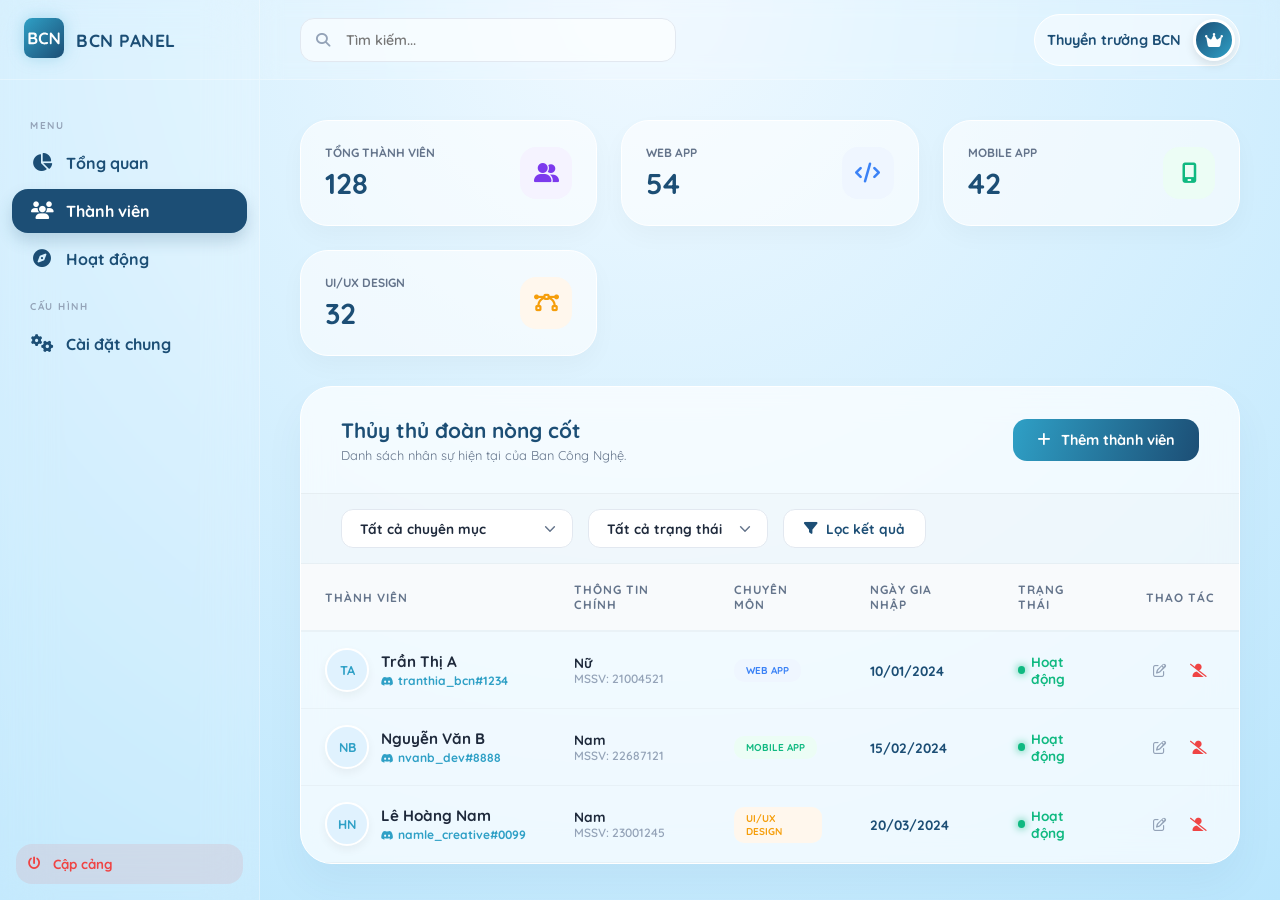
==== commit 959240e1: "Update index.html" ====
--- a/index.html
+++ b/index.html
@@ -36,7 +36,7 @@
             </div>
             <div class="header-right">
                 <div class="user-profile">
-                    <div class="user-info" style="text-align: right;"><p style="font-weight: 800; font-size: 0.9rem; color: var(--primary-dark);">Thuyền trưởng</p></div>
+                    <div class="user-info" style="text-align: right;"><p style="font-weight: 800; font-size: 0.9rem; color: var(--primary-dark);">Thuyền trưởng BCN</p></div>
                     <div class="avatar-box"><i class="fa-solid fa-crown"></i></div>
                 </div>
             </div>
@@ -226,3 +226,4 @@
 </body>
 </html>
 
+
--- a/dashboard_mem.css
+++ b/dashboard_mem.css
@@ -0,0 +1,778 @@
+:root {
+    --primary-dark: #1C4E75;
+    --primary-blue: #2FA0C6;
+    --bg-light: #E0F2FE;
+    --white: #FFFFFF;
+    --slate-100: #F1F5F9;
+    --slate-200: #E2E8F0;
+    --slate-400: #94A3B8;
+    --slate-500: #64748B;
+    --slate-800: #1E293B;
+    --glass-bg: rgba(255, 255, 255, 0.25);
+    --glass-border: rgba(255, 255, 255, 0.3);
+    --transition: all 0.3s cubic-bezier(0.4, 0, 0.2, 1);
+    --main-padding: 40px;
+}
+
+* {
+    margin: 0;
+    padding: 0;
+    box-sizing: border-box;
+    font-family: 'Quicksand', sans-serif;
+}
+
+html,
+body {
+    height: 100%;
+    background: radial-gradient(circle at top, #F0F9FF 0%, #BAE6FD 100%);
+    overflow: hidden;
+}
+
+body {
+    display: flex;
+    min-height: 100vh;
+    color: var(--slate-800);
+    position: relative;
+}
+
+#sidebar {
+    width: 260px;
+    background: rgba(255, 255, 255, 0.15);
+    backdrop-filter: blur(25px);
+    border-right: 1px solid var(--glass-border);
+    display: flex;
+    flex-direction: column;
+    height: 100vh;
+    z-index: 50;
+    transition: var(--transition);
+    flex-shrink: 0;
+}
+
+.sidebar-header {
+    height: 80px;
+    display: flex;
+    align-items: center;
+    padding: 0 24px;
+    border-bottom: 1px solid var(--glass-border);
+}
+
+.logo-box img {
+    height: 40px;
+    margin-right: 12px;
+    filter: drop-shadow(0 0 8px rgba(47, 160, 198, 0.3));
+}
+
+.sidebar-title {
+    font-weight: 800;
+    font-size: 1.1rem;
+    color: var(--primary-dark);
+    letter-spacing: 0.5px;
+    white-space: nowrap;
+}
+
+.nav-list {
+    flex: 1;
+    padding: 24px 12px;
+    list-style: none;
+    display: flex;
+    flex-direction: column;
+    gap: 4px;
+    overflow-y: auto;
+}
+
+.nav-label {
+    font-size: 10px;
+    font-weight: 800;
+    color: var(--slate-400);
+    text-transform: uppercase;
+    letter-spacing: 1.5px;
+    padding: 15px 18px 5px;
+}
+
+.nav-item {
+    display: flex;
+    align-items: center;
+    gap: 12px;
+    padding: 12px 18px;
+    border-radius: 16px;
+    color: var(--primary-dark);
+    text-decoration: none;
+    font-weight: 700;
+    transition: var(--transition);
+    white-space: nowrap;
+}
+
+.nav-item i {
+    font-size: 18px;
+    width: 24px;
+    text-align: center;
+}
+
+.nav-item:hover {
+    background: rgba(255, 255, 255, 0.4);
+    color: var(--primary-blue);
+}
+
+.nav-item.active {
+    background: var(--primary-dark);
+    color: white;
+    box-shadow: 0 8px 16px rgba(28, 78, 117, 0.2);
+}
+
+.btn-logout {
+    margin: 16px;
+    padding: 12px;
+    display: flex;
+    align-items: center;
+    gap: 12px;
+    border: none;
+    background: rgba(239, 68, 68, 0.1);
+    color: #EF4444;
+    border-radius: 16px;
+    cursor: pointer;
+    font-weight: 700;
+    transition: var(--transition);
+}
+
+.btn-logout:hover {
+    background: #EF4444;
+    color: white;
+}
+
+.main {
+    flex: 1;
+    display: flex;
+    flex-direction: column;
+    min-width: 0;
+    z-index: 5;
+    height: 100vh;
+}
+
+.header {
+    height: 80px;
+    padding: 0 var(--main-padding);
+    display: flex;
+    align-items: center;
+    justify-content: space-between;
+    background: rgba(255, 255, 255, 0.1);
+    backdrop-filter: blur(10px);
+    border-bottom: 1px solid var(--glass-border);
+    flex-shrink: 0;
+    gap: 24px;
+}
+
+.search-container {
+    position: relative;
+    width: 40%;
+    max-width: 380px;
+}
+
+.search-icon {
+    position: absolute;
+    left: 16px;
+    top: 50%;
+    transform: translateY(-50%);
+    color: var(--slate-400);
+    font-size: 14px;
+}
+
+.search-input {
+    width: 100%;
+    padding: 12px 16px 12px 45px;
+    border-radius: 14px;
+    border: 1px solid var(--slate-200);
+    background: rgba(255, 255, 255, 0.6);
+    font-size: 14px;
+    font-weight: 600;
+    outline: none;
+    transition: var(--transition);
+}
+
+.search-input:focus {
+    background: white;
+    border-color: var(--primary-blue);
+    box-shadow: 0 0 0 4px rgba(47, 160, 198, 0.1);
+}
+
+.header-right {
+    display: flex;
+    align-items: center;
+    gap: 12px;
+    flex-shrink: 0;
+}
+
+.user-profile {
+    display: flex;
+    align-items: center;
+    gap: 12px;
+    padding: 4px 4px 4px 12px;
+    border-radius: 50px;
+    background: rgba(255, 255, 255, 0.5);
+    border: 1px solid var(--white);
+    cursor: pointer;
+    transition: var(--transition);
+}
+
+.user-profile:hover {
+    background: white;
+    transform: translateY(-2px);
+}
+
+.avatar-box {
+    width: 42px;
+    height: 42px;
+    background: linear-gradient(135deg, var(--primary-dark), var(--primary-blue));
+    border-radius: 50%;
+    display: flex;
+    align-items: center;
+    justify-content: center;
+    color: white;
+    border: 3px solid white;
+    box-shadow: 0 4px 10px rgba(0, 0, 0, 0.1);
+    overflow: hidden;
+}
+
+.content-body {
+    padding: 40px var(--main-padding);
+    overflow-y: auto;
+    flex: 1;
+}
+
+.stats-grid {
+    display: grid;
+    grid-template-columns: repeat(auto-fit, minmax(220px, 1fr));
+    gap: 24px;
+    margin-bottom: 30px;
+}
+
+.stat-card {
+    background: rgba(255, 255, 255, 0.6);
+    padding: 24px;
+    border-radius: 28px;
+    border: 1px solid var(--white);
+    display: flex;
+    align-items: center;
+    justify-content: space-between;
+    box-shadow: 0 10px 25px rgba(0, 0, 0, 0.03);
+    transition: var(--transition);
+}
+
+.stat-card:hover {
+    transform: translateY(-5px);
+    border-color: var(--primary-blue);
+    background: white;
+}
+
+.stat-info p {
+    font-size: 0.75rem;
+    font-weight: 800;
+    color: var(--slate-500);
+    text-transform: uppercase;
+    margin-bottom: 5px;
+}
+
+.stat-info h3 {
+    font-size: 1.8rem;
+    font-weight: 800;
+    color: var(--primary-dark);
+}
+
+.stat-icon {
+    width: 52px;
+    height: 52px;
+    border-radius: 16px;
+    display: flex;
+    align-items: center;
+    justify-content: center;
+    font-size: 20px;
+}
+
+.violet {
+    background: #F5F3FF;
+    color: #7C3AED;
+}
+
+.blue {
+    background: #EFF6FF;
+    color: #3B82F6;
+}
+
+.green {
+    background: #ECFDF5;
+    color: #10B981;
+}
+
+.orange {
+    background: #FFF7ED;
+    color: #F59E0B;
+}
+
+.section-card {
+    background: rgba(255, 255, 255, 0.7);
+    backdrop-filter: blur(15px);
+    border-radius: 32px;
+    border: 1px solid var(--white);
+    box-shadow: 0 20px 40px rgba(28, 78, 117, 0.05);
+    overflow: hidden;
+    display: flex;
+    flex-direction: column;
+    max-height: 700px;
+}
+
+.card-header {
+    padding: 30px 40px;
+    display: flex;
+    justify-content: space-between;
+    align-items: center;
+    border-bottom: 1px solid rgba(0, 0, 0, 0.05);
+    gap: 16px;
+}
+
+.card-header h2 {
+    font-size: 1.3rem;
+    font-weight: 800;
+    color: var(--primary-dark);
+}
+
+.btn-primary {
+    background: linear-gradient(107deg, var(--primary-blue), var(--primary-dark));
+    color: white;
+    border: none;
+    padding: 12px 24px;
+    border-radius: 14px;
+    font-weight: 700;
+    display: flex;
+    align-items: center;
+    gap: 10px;
+    cursor: pointer;
+    transition: var(--transition);
+    font-size: 0.9rem;
+}
+
+.btn-primary:hover {
+    transform: scale(1.03);
+    filter: brightness(1.1);
+}
+
+.filter-bar {
+        padding: 15px 40px;
+        background: rgba(0, 0, 0, 0.01);
+        display: flex;
+        gap: 15px;
+        border-bottom: 1px solid rgba(0, 0, 0, 0.03);
+        flex-wrap: wrap;
+        flex-shrink: 0;
+    }
+    .filter-select {
+        padding: 10px 40px 10px 18px;
+        border-radius: 12px;
+        border: 1px solid var(--slate-200);
+        font-weight: 700;
+        font-size: 0.85rem;
+        outline: none;
+        background-color: white;
+        color: var(--slate-600);
+        cursor: pointer;
+        appearance: none;
+        background-image: url("data:image/svg+xml,%3Csvg xmlns='http://www.w3.org/2000/svg' fill='none' viewBox='0 0 24 24' stroke='%2364748B' stroke-width='2.5'%3E%3Cpath stroke-linecap='round' stroke-linejoin='round' d='M19.5 8.25l-7.5 7.5-7.5-7.5' /%3E%3C/svg%3E");
+        background-repeat: no-repeat;
+        background-position: right 15px center;
+        background-size: 14px;
+        transition: var(--transition);
+    }
+    .filter-select:focus {
+        border-color: var(--primary-blue);
+        box-shadow: 0 0 0 4px rgba(47, 160, 198, 0.1);
+    }
+    .btn-filter-apply {
+        background: var(--white);
+        color: var(--primary-dark);
+        border: 1px solid var(--slate-200);
+        padding: 10px 20px;
+        border-radius: 12px;
+        font-weight: 700;
+        font-size: 0.85rem;
+        cursor: pointer;
+        transition: var(--transition);
+        display: flex;
+        align-items: center;
+        gap: 8px;
+    }
+    .btn-filter-apply:hover {
+        background: var(--slate-50);
+        border-color: var(--primary-blue);
+        color: var(--primary-blue);
+    }
+
+.table-scroll-container {
+    flex: 1;
+    overflow-y: auto;
+    width: 100%;
+}
+
+table {
+    width: 100%;
+    border-collapse: collapse;
+    min-width: 900px;
+}
+
+thead {
+    position: sticky;
+    top: 0;
+    z-index: 10;
+    background: #F8FAFC;
+}
+
+th {
+    padding: 18px 24px;
+    text-align: left;
+    font-size: 12px;
+    font-weight: 800;
+    color: var(--slate-500);
+    text-transform: uppercase;
+    letter-spacing: 1px;
+    border-bottom: 2px solid rgba(0, 0, 0, 0.03);
+}
+
+td {
+    padding: 16px 24px;
+    border-bottom: 1px solid rgba(0, 0, 0, 0.03);
+    vertical-align: middle;
+}
+
+.member-profile-cell {
+    display: flex;
+    align-items: center;
+    gap: 12px;
+}
+
+.member-avatar {
+    width: 44px;
+    height: 44px;
+    border-radius: 50%;
+    background: var(--bg-light);
+    border: 2px solid var(--white);
+    display: flex;
+    align-items: center;
+    justify-content: center;
+    font-weight: 800;
+    color: var(--primary-blue);
+    font-size: 0.8rem;
+    flex-shrink: 0;
+    box-shadow: 0 4px 10px rgba(0, 0, 0, 0.05);
+    overflow: hidden;
+}
+
+.member-avatar img {
+    width: 100%;
+    height: 100%;
+    object-fit: cover;
+}
+
+.member-info-text {
+    display: flex;
+    flex-direction: column;
+    gap: 2px;
+}
+
+.member-name {
+    font-weight: 800;
+    color: var(--slate-800);
+    font-size: 0.95rem;
+}
+
+.member-discord {
+    font-size: 0.75rem;
+    color: var(--primary-blue);
+    font-weight: 700;
+    display: flex;
+    align-items: center;
+    gap: 4px;
+}
+
+.member-discord i {
+    font-size: 10px;
+}
+
+.role-badge {
+    display: inline-flex;
+    padding: 5px 12px;
+    border-radius: 10px;
+    font-size: 10px;
+    font-weight: 800;
+    text-transform: uppercase;
+}
+
+.role-web {
+    background: #EFF6FF;
+    color: #3B82F6;
+}
+
+.role-mobile {
+    background: #ECFDF5;
+    color: #10B981;
+}
+
+.role-design {
+    background: #FFF7ED;
+    color: #F59E0B;
+}
+
+.status-pill {
+    display: flex;
+    align-items: center;
+    gap: 6px;
+    color: #10B981;
+    font-weight: 800;
+    font-size: 0.85rem;
+}
+
+.status-dot {
+    width: 8px;
+    height: 8px;
+    background: #10B981;
+    border-radius: 50%;
+    box-shadow: 0 0 8px #10B981;
+}
+
+.actions {
+    display: flex;
+    gap: 8px;
+    justify-content: flex-end;
+}
+
+.btn-icon {
+    padding: 8px;
+    border-radius: 10px;
+    border: none;
+    background: none;
+    color: var(--slate-400);
+    cursor: pointer;
+    transition: 0.2s;
+}
+
+.btn-icon:hover {
+    color: var(--primary-blue);
+    background: rgba(0, 0, 0, 0.05);
+}
+
+.modal-overlay {
+    position: fixed;
+    inset: 0;
+    background: rgba(6, 24, 38, 0.4);
+    backdrop-filter: blur(12px);
+    display: none;
+    align-items: center;
+    justify-content: center;
+    z-index: 1000;
+    padding: 20px;
+    opacity: 0;
+    transition: var(--transition);
+}
+
+#modal-toggle:checked~.modal-overlay {
+    display: flex;
+    opacity: 1;
+}
+
+.modal-content {
+    background: white;
+    width: 100%;
+    max-width: 600px;
+    border-radius: 35px;
+    padding: 40px;
+    box-shadow: 0 30px 60px rgba(0, 0, 0, 0.15);
+    border: 1px solid var(--white);
+    animation: modalIn 0.5s cubic-bezier(0.16, 1, 0.3, 1);
+}
+
+@keyframes modalIn {
+    from {
+        opacity: 0;
+        transform: scale(0.95) translateY(30px);
+    }
+
+    to {
+        opacity: 1;
+        transform: scale(1) translateY(0);
+    }
+}
+
+.modal-header-box {
+    margin-bottom: 30px;
+    display: flex;
+    justify-content: space-between;
+    align-items: center;
+}
+
+.modal-header-box h3 {
+    font-size: 1.6rem;
+    font-weight: 800;
+    color: var(--primary-dark);
+}
+
+.close-modal-btn {
+    background: var(--slate-100);
+    color: var(--slate-500);
+    width: 35px;
+    height: 35px;
+    border-radius: 50%;
+    display: flex;
+    align-items: center;
+    justify-content: center;
+    cursor: pointer;
+    transition: var(--transition);
+}
+
+.close-modal-btn:hover {
+    background: #fee2e2;
+    color: #ef4444;
+}
+
+.form-grid {
+    display: grid;
+    grid-template-columns: 1fr 1fr;
+    gap: 20px;
+    margin-bottom: 20px;
+}
+
+.form-label {
+    display: block;
+    font-size: 11px;
+    font-weight: 800;
+    color: var(--slate-400);
+    text-transform: uppercase;
+    margin-bottom: 8px;
+    margin-left: 5px;
+}
+
+.form-input {
+    width: 100%;
+    padding: 14px 20px;
+    background: #F8FAFC;
+    border: 1px solid #E2E8F0;
+    border-radius: 18px;
+    font-weight: 600;
+    outline: none;
+    transition: 0.3s;
+}
+
+.form-input:focus {
+    border-color: var(--primary-blue);
+    background: white;
+    box-shadow: 0 0 0 5px rgba(47, 160, 198, 0.1);
+}
+
+.modal-footer {
+    display: flex;
+    gap: 15px;
+    margin-top: 10px;
+}
+
+.btn-cancel-modal {
+    flex: 1;
+    padding: 15px;
+    border-radius: 18px;
+    border: 1px solid #E2E8F0;
+    text-align: center;
+    cursor: pointer;
+    font-weight: 700;
+    color: var(--slate-500);
+    transition: var(--transition);
+}
+
+.btn-cancel-modal:hover {
+    background: #F1F5F9;
+    color: var(--primary-dark);
+    border-color: #CBD5E1;
+}
+
+.btn-save-modal {
+    flex: 1;
+    padding: 15px;
+    border-radius: 18px;
+    border: none;
+    background: linear-gradient(107deg, var(--primary-blue), var(--primary-dark));
+    color: white;
+    font-weight: 700;
+    cursor: pointer;
+    transition: var(--transition);
+    box-shadow: 0 4px 15px rgba(47, 160, 198, 0.2);
+}
+
+.btn-save-modal:hover {
+    transform: translateY(-2px);
+    filter: brightness(1.1);
+    box-shadow: 0 8px 20px rgba(47, 160, 198, 0.4);
+}
+
+@media (max-width: 1024px) {
+    #sidebar {
+        width: 80px;
+    }
+
+    .sidebar-title,
+    .nav-item span,
+    .btn-logout span,
+    .nav-label {
+        display: none;
+    }
+
+    .sidebar-header,
+    .nav-item,
+    .btn-logout {
+        justify-content: center;
+    }
+}
+
+@media (max-width: 768px) {
+    :root {
+        --main-padding: 20px;
+    }
+
+    .header {
+        gap: 12px;
+        padding: 0 20px;
+    }
+
+    .search-container {
+        max-width: none;
+    }
+
+    .user-info {
+        display: none;
+    }
+
+    .content-body {
+        padding: 20px;
+    }
+
+    .form-grid {
+        grid-template-columns: 1fr;
+        gap: 10px;
+    }
+}
+
+@media (max-width: 480px) {
+    .header {
+        gap: 10px;
+        padding: 0 15px;
+    }
+
+    .header-right {
+        gap: 8px;
+    }
+
+    .search-input {
+        font-size: 12px;
+        padding: 10px 10px 10px 35px;
+    }
+
+    .search-icon {
+        left: 12px;
+    }
+
+    .user-profile {
+        padding: 4px;
+    }
+}
